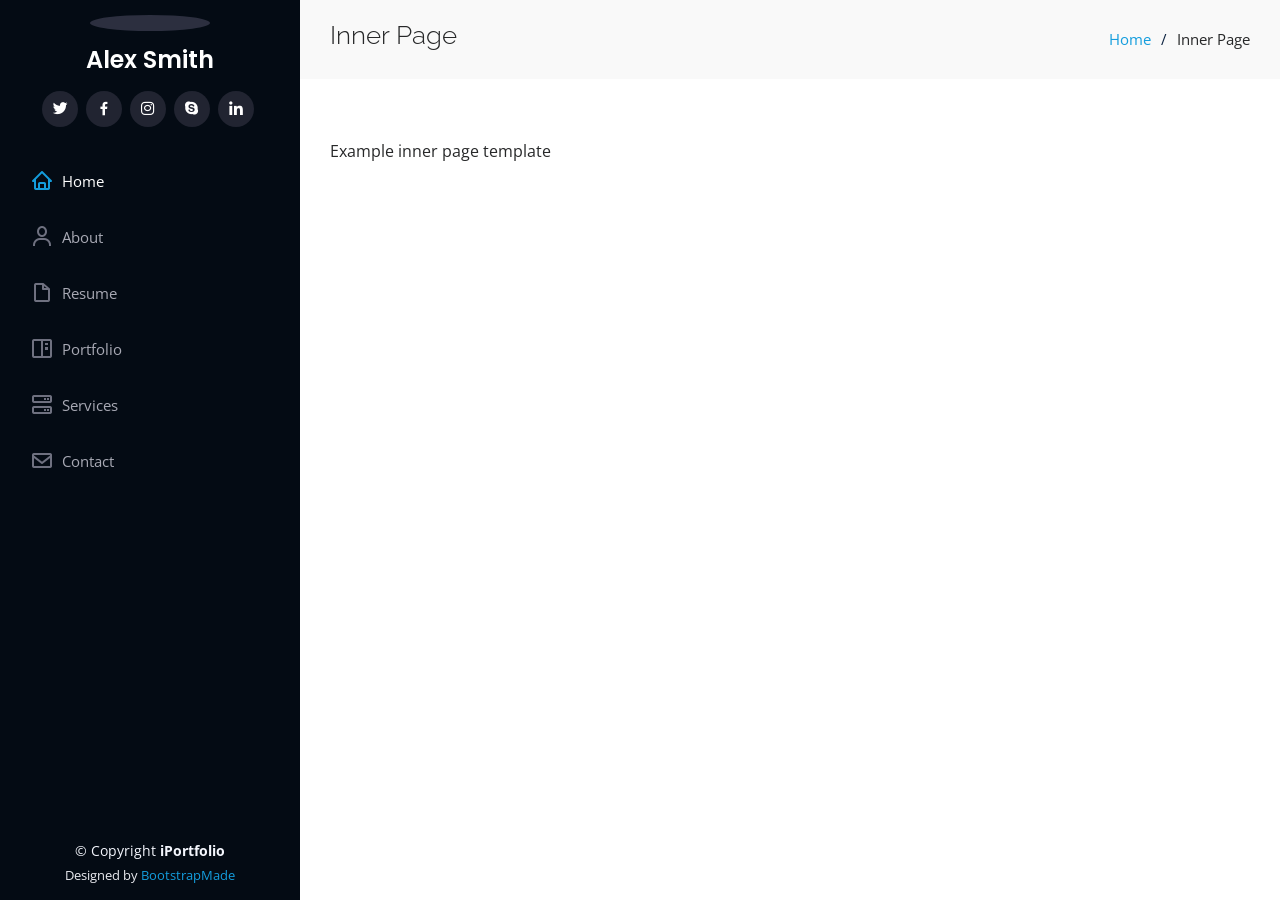
==== inner-page.html @ 6a5b2ca8 "Intial commit" ====
<!DOCTYPE html>
<html lang="en">

<head>
  <meta charset="utf-8">
  <meta content="width=device-width, initial-scale=1.0" name="viewport">

  <title>Inner Page - iPortfolio Bootstrap Template</title>
  <meta content="" name="description">
  <meta content="" name="keywords">

  <!-- Favicons -->
  <link href="assets/img/favicon.png" rel="icon">
  <link href="assets/img/apple-touch-icon.png" rel="apple-touch-icon">

  <!-- Google Fonts -->
  <link href="https://fonts.googleapis.com/css?family=Open+Sans:300,300i,400,400i,600,600i,700,700i|Raleway:300,300i,400,400i,500,500i,600,600i,700,700i|Poppins:300,300i,400,400i,500,500i,600,600i,700,700i" rel="stylesheet">

  <!-- Vendor CSS Files -->
  <link href="assets/vendor/aos/aos.css" rel="stylesheet">
  <link href="assets/vendor/bootstrap/css/bootstrap.min.css" rel="stylesheet">
  <link href="assets/vendor/bootstrap-icons/bootstrap-icons.css" rel="stylesheet">
  <link href="assets/vendor/boxicons/css/boxicons.min.css" rel="stylesheet">
  <link href="assets/vendor/glightbox/css/glightbox.min.css" rel="stylesheet">
  <link href="assets/vendor/swiper/swiper-bundle.min.css" rel="stylesheet">

  <!-- Template Main CSS File -->
  <link href="assets/css/style.css" rel="stylesheet">

  <!-- =======================================================
  * Template Name: iPortfolio
  * Updated: Sep 18 2023 with Bootstrap v5.3.2
  * Template URL: https://bootstrapmade.com/iportfolio-bootstrap-portfolio-websites-template/
  * Author: BootstrapMade.com
  * License: https://bootstrapmade.com/license/
  ======================================================== -->
</head>

<body>

  <!-- ======= Mobile nav toggle button ======= -->
  <i class="bi bi-list mobile-nav-toggle d-xl-none"></i>

  <!-- ======= Header ======= -->
  <header id="header">
    <div class="d-flex flex-column">

      <div class="profile">
        <img src="assets/img/profile-img.jpg" alt="" class="img-fluid rounded-circle">
        <h1 class="text-light"><a href="index.html">Alex Smith</a></h1>
        <div class="social-links mt-3 text-center">
          <a href="#" class="twitter"><i class="bx bxl-twitter"></i></a>
          <a href="#" class="facebook"><i class="bx bxl-facebook"></i></a>
          <a href="#" class="instagram"><i class="bx bxl-instagram"></i></a>
          <a href="#" class="google-plus"><i class="bx bxl-skype"></i></a>
          <a href="#" class="linkedin"><i class="bx bxl-linkedin"></i></a>
        </div>
      </div>

      <nav id="navbar" class="nav-menu navbar">
        <ul>
          <li><a href="#hero" class="nav-link scrollto active"><i class="bx bx-home"></i> <span>Home</span></a></li>
          <li><a href="#about" class="nav-link scrollto"><i class="bx bx-user"></i> <span>About</span></a></li>
          <li><a href="#resume" class="nav-link scrollto"><i class="bx bx-file-blank"></i> <span>Resume</span></a></li>
          <li><a href="#portfolio" class="nav-link scrollto"><i class="bx bx-book-content"></i> <span>Portfolio</span></a></li>
          <li><a href="#services" class="nav-link scrollto"><i class="bx bx-server"></i> <span>Services</span></a></li>
          <li><a href="#contact" class="nav-link scrollto"><i class="bx bx-envelope"></i> <span>Contact</span></a></li>
        </ul>
      </nav><!-- .nav-menu -->
    </div>
  </header><!-- End Header -->

  <main id="main">

    <!-- ======= Breadcrumbs ======= -->
    <section class="breadcrumbs">
      <div class="container">

        <div class="d-flex justify-content-between align-items-center">
          <h2>Inner Page</h2>
          <ol>
            <li><a href="index.html">Home</a></li>
            <li>Inner Page</li>
          </ol>
        </div>

      </div>
    </section><!-- End Breadcrumbs -->

    <section class="inner-page">
      <div class="container">
        <p>
          Example inner page template
        </p>
      </div>
    </section>

  </main><!-- End #main -->

  <!-- ======= Footer ======= -->
  <footer id="footer">
    <div class="container">
      <div class="copyright">
        &copy; Copyright <strong><span>iPortfolio</span></strong>
      </div>
      <div class="credits">
        <!-- All the links in the footer should remain intact. -->
        <!-- You can delete the links only if you purchased the pro version. -->
        <!-- Licensing information: https://bootstrapmade.com/license/ -->
        <!-- Purchase the pro version with working PHP/AJAX contact form: https://bootstrapmade.com/iportfolio-bootstrap-portfolio-websites-template/ -->
        Designed by <a href="https://bootstrapmade.com/">BootstrapMade</a>
      </div>
    </div>
  </footer><!-- End  Footer -->

  <a href="#" class="back-to-top d-flex align-items-center justify-content-center"><i class="bi bi-arrow-up-short"></i></a>

  <!-- Vendor JS Files -->
  <script src="assets/vendor/purecounter/purecounter_vanilla.js"></script>
  <script src="assets/vendor/aos/aos.js"></script>
  <script src="assets/vendor/bootstrap/js/bootstrap.bundle.min.js"></script>
  <script src="assets/vendor/glightbox/js/glightbox.min.js"></script>
  <script src="assets/vendor/isotope-layout/isotope.pkgd.min.js"></script>
  <script src="assets/vendor/swiper/swiper-bundle.min.js"></script>
  <script src="assets/vendor/typed.js/typed.umd.js"></script>
  <script src="assets/vendor/waypoints/noframework.waypoints.js"></script>
  <script src="assets/vendor/php-email-form/validate.js"></script>

  <!-- Template Main JS File -->
  <script src="assets/js/main.js"></script>

</body>

</html>
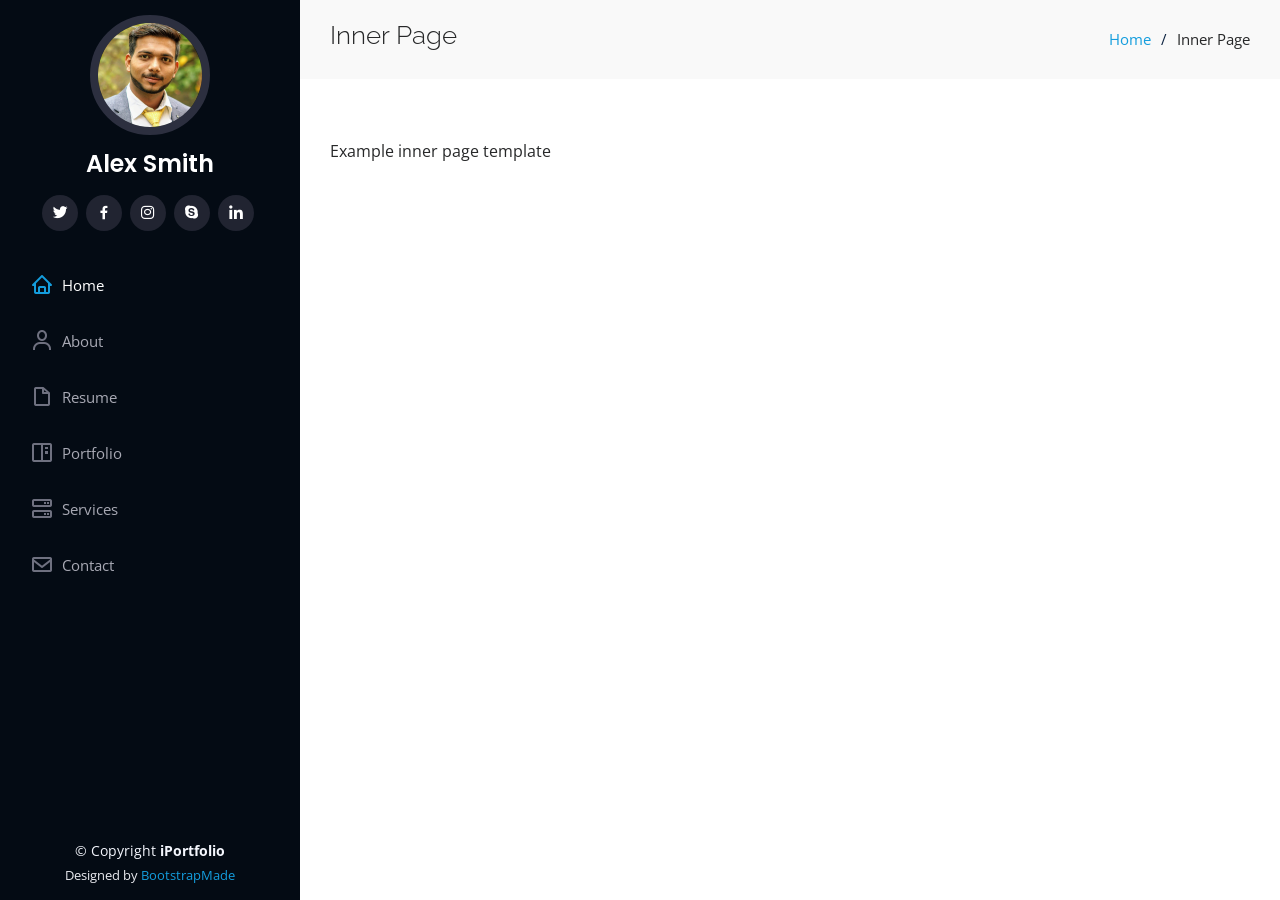
==== commit a51022a7: "edit2" ====
--- a/inner-page.html
+++ b/inner-page.html
@@ -29,7 +29,7 @@
 
   <!-- =======================================================
   * Template Name: iPortfolio
-  * Updated: Sep 18 2023 with Bootstrap v5.3.2
+  * Updated: Sep 18 2023 with Bootstrap v5.3.2
   * Template URL: https://bootstrapmade.com/iportfolio-bootstrap-portfolio-websites-template/
   * Author: BootstrapMade.com
   * License: https://bootstrapmade.com/license/
@@ -95,6 +95,7 @@
       </div>
     </section>
 
+
   </main><!-- End #main -->
 
   <!-- ======= Footer ======= -->
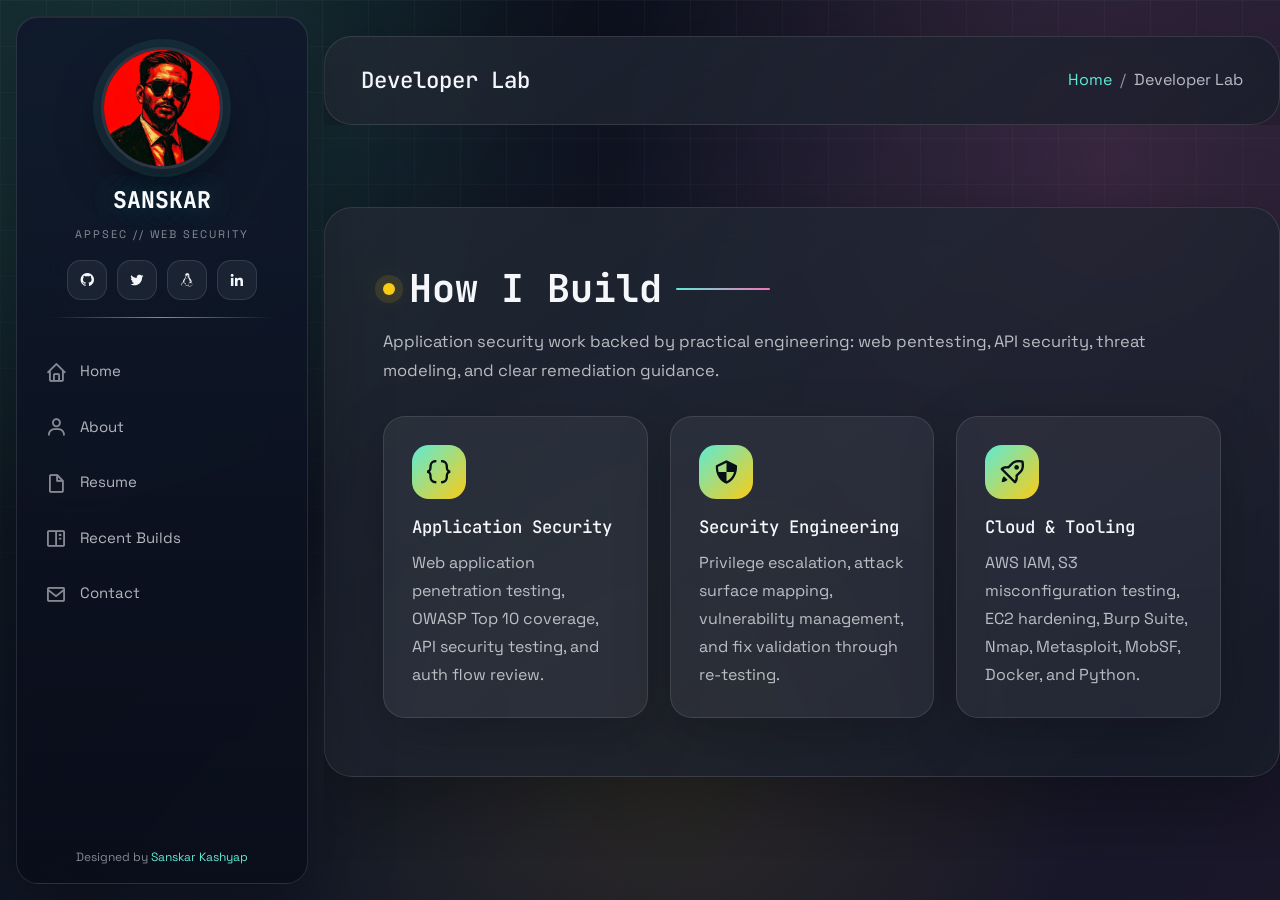
==== commit 68d40f21: "Refresh portfolio design and resume content" ====
--- a/inner-page.html
+++ b/inner-page.html
@@ -1,135 +1,117 @@
-<!DOCTYPE html>
-<html lang="en">
-
-<head>
-  <meta charset="utf-8">
-  <meta content="width=device-width, initial-scale=1.0" name="viewport">
-
-  <title>Inner Page - iPortfolio Bootstrap Template</title>
-  <meta content="" name="description">
-  <meta content="" name="keywords">
-
-  <!-- Favicons -->
-  <link href="assets/img/favicon.png" rel="icon">
-  <link href="assets/img/apple-touch-icon.png" rel="apple-touch-icon">
-
-  <!-- Google Fonts -->
-  <link href="https://fonts.googleapis.com/css?family=Open+Sans:300,300i,400,400i,600,600i,700,700i|Raleway:300,300i,400,400i,500,500i,600,600i,700,700i|Poppins:300,300i,400,400i,500,500i,600,600i,700,700i" rel="stylesheet">
-
-  <!-- Vendor CSS Files -->
-  <link href="assets/vendor/aos/aos.css" rel="stylesheet">
-  <link href="assets/vendor/bootstrap/css/bootstrap.min.css" rel="stylesheet">
-  <link href="assets/vendor/bootstrap-icons/bootstrap-icons.css" rel="stylesheet">
-  <link href="assets/vendor/boxicons/css/boxicons.min.css" rel="stylesheet">
-  <link href="assets/vendor/glightbox/css/glightbox.min.css" rel="stylesheet">
-  <link href="assets/vendor/swiper/swiper-bundle.min.css" rel="stylesheet">
-
-  <!-- Template Main CSS File -->
-  <link href="assets/css/style.css" rel="stylesheet">
-
-  <!-- =======================================================
-  * Template Name: iPortfolio
-  * Updated: Sep 18 2023 with Bootstrap v5.3.2
-  * Template URL: https://bootstrapmade.com/iportfolio-bootstrap-portfolio-websites-template/
-  * Author: BootstrapMade.com
-  * License: https://bootstrapmade.com/license/
-  ======================================================== -->
-</head>
-
-<body>
-
-  <!-- ======= Mobile nav toggle button ======= -->
-  <i class="bi bi-list mobile-nav-toggle d-xl-none"></i>
-
-  <!-- ======= Header ======= -->
-  <header id="header">
-    <div class="d-flex flex-column">
-
-      <div class="profile">
-        <img src="assets/img/profile-img.jpg" alt="" class="img-fluid rounded-circle">
-        <h1 class="text-light"><a href="index.html">Alex Smith</a></h1>
-        <div class="social-links mt-3 text-center">
-          <a href="#" class="twitter"><i class="bx bxl-twitter"></i></a>
-          <a href="#" class="facebook"><i class="bx bxl-facebook"></i></a>
-          <a href="#" class="instagram"><i class="bx bxl-instagram"></i></a>
-          <a href="#" class="google-plus"><i class="bx bxl-skype"></i></a>
-          <a href="#" class="linkedin"><i class="bx bxl-linkedin"></i></a>
-        </div>
-      </div>
-
-      <nav id="navbar" class="nav-menu navbar">
-        <ul>
-          <li><a href="#hero" class="nav-link scrollto active"><i class="bx bx-home"></i> <span>Home</span></a></li>
-          <li><a href="#about" class="nav-link scrollto"><i class="bx bx-user"></i> <span>About</span></a></li>
-          <li><a href="#resume" class="nav-link scrollto"><i class="bx bx-file-blank"></i> <span>Resume</span></a></li>
-          <li><a href="#portfolio" class="nav-link scrollto"><i class="bx bx-book-content"></i> <span>Portfolio</span></a></li>
-          <li><a href="#services" class="nav-link scrollto"><i class="bx bx-server"></i> <span>Services</span></a></li>
-          <li><a href="#contact" class="nav-link scrollto"><i class="bx bx-envelope"></i> <span>Contact</span></a></li>
-        </ul>
-      </nav><!-- .nav-menu -->
-    </div>
-  </header><!-- End Header -->
-
-  <main id="main">
-
-    <!-- ======= Breadcrumbs ======= -->
-    <section class="breadcrumbs">
-      <div class="container">
-
-        <div class="d-flex justify-content-between align-items-center">
-          <h2>Inner Page</h2>
-          <ol>
-            <li><a href="index.html">Home</a></li>
-            <li>Inner Page</li>
-          </ol>
-        </div>
-
-      </div>
-    </section><!-- End Breadcrumbs -->
-
-    <section class="inner-page">
-      <div class="container">
-        <p>
-          Example inner page template
-        </p>
-      </div>
-    </section>
-
-
-  </main><!-- End #main -->
-
-  <!-- ======= Footer ======= -->
-  <footer id="footer">
-    <div class="container">
-      <div class="copyright">
-        &copy; Copyright <strong><span>iPortfolio</span></strong>
-      </div>
-      <div class="credits">
-        <!-- All the links in the footer should remain intact. -->
-        <!-- You can delete the links only if you purchased the pro version. -->
-        <!-- Licensing information: https://bootstrapmade.com/license/ -->
-        <!-- Purchase the pro version with working PHP/AJAX contact form: https://bootstrapmade.com/iportfolio-bootstrap-portfolio-websites-template/ -->
-        Designed by <a href="https://bootstrapmade.com/">BootstrapMade</a>
-      </div>
-    </div>
-  </footer><!-- End  Footer -->
-
-  <a href="#" class="back-to-top d-flex align-items-center justify-content-center"><i class="bi bi-arrow-up-short"></i></a>
-
-  <!-- Vendor JS Files -->
-  <script src="assets/vendor/purecounter/purecounter_vanilla.js"></script>
-  <script src="assets/vendor/aos/aos.js"></script>
-  <script src="assets/vendor/bootstrap/js/bootstrap.bundle.min.js"></script>
-  <script src="assets/vendor/glightbox/js/glightbox.min.js"></script>
-  <script src="assets/vendor/isotope-layout/isotope.pkgd.min.js"></script>
-  <script src="assets/vendor/swiper/swiper-bundle.min.js"></script>
-  <script src="assets/vendor/typed.js/typed.umd.js"></script>
-  <script src="assets/vendor/waypoints/noframework.waypoints.js"></script>
-  <script src="assets/vendor/php-email-form/validate.js"></script>
-
-  <!-- Template Main JS File -->
-  <script src="assets/js/main.js"></script>
-
-</body>
-
-</html>+<!DOCTYPE html>
+<html lang="en">
+
+<head>
+  <meta charset="utf-8">
+  <meta content="width=device-width, initial-scale=1.0" name="viewport">
+
+  <title>Developer Lab - Sanskar Kashyap</title>
+  <meta content="Developer lab page for Sanskar Kashyap" name="description">
+  <meta content="Sanskar Kashyap, developer lab, cybersecurity" name="keywords">
+
+  <link href="assets/img/favicon.png" rel="icon">
+  <link href="assets/img/apple-touch-icon.png" rel="apple-touch-icon">
+  <link href="https://fonts.googleapis.com/css2?family=JetBrains+Mono:wght@400;600&family=Space+Grotesk:wght@400;500;600;700&display=swap" rel="stylesheet">
+
+  <link href="assets/vendor/aos/aos.css" rel="stylesheet">
+  <link href="assets/vendor/bootstrap/css/bootstrap.min.css" rel="stylesheet">
+  <link href="assets/vendor/bootstrap-icons/bootstrap-icons.css" rel="stylesheet">
+  <link href="assets/vendor/boxicons/css/boxicons.min.css" rel="stylesheet">
+  <link href="assets/vendor/glightbox/css/glightbox.min.css" rel="stylesheet">
+  <link href="assets/vendor/swiper/swiper-bundle.min.css" rel="stylesheet">
+  <link href="assets/css/style.css" rel="stylesheet">
+</head>
+
+<body>
+  <i class="bi bi-list mobile-nav-toggle d-xl-none"></i>
+
+  <header id="header">
+    <div class="d-flex flex-column">
+      <div class="profile">
+        <a href="https://www.linkedin.com/in/sanskarkashyap" target="_blank" rel="noopener">
+          <img src="assets/img/profile-img.jpg" alt="Sanskar Kashyap" class="img-fluid rounded-circle">
+        </a>
+        <h1 class="text-light glitch-title" data-text="SANSKAR"><a href="index.html">SANSKAR</a></h1>
+        <p class="profile-tagline">APPSEC // WEB SECURITY</p>
+        <div class="social-links mt-3 text-center">
+          <a href="https://github.com/sanskarkashyap" class="github" target="_blank" rel="noopener"><i class="bx bxl-github"></i></a>
+          <a href="https://twitter.com/KashyapZi" class="twitter" target="_blank" rel="noopener"><i class="bx bxl-twitter"></i></a>
+          <a href="https://play.picoctf.org/users/SanskarKashyap308" class="picoctf" target="_blank" rel="noopener"><i class="bx bxl-tux"></i></a>
+          <a href="https://www.linkedin.com/in/sanskarkashyap" class="linkedin" target="_blank" rel="noopener"><i class="bx bxl-linkedin"></i></a>
+        </div>
+      </div>
+
+      <nav id="navbar" class="nav-menu navbar">
+        <ul>
+          <li><a href="index.html#hero" class="nav-link"><i class="bx bx-home"></i> <span>Home</span></a></li>
+          <li><a href="index.html#about" class="nav-link"><i class="bx bx-user"></i> <span>About</span></a></li>
+          <li><a href="index.html#resume" class="nav-link"><i class="bx bx-file-blank"></i> <span>Resume</span></a></li>
+          <li><a href="index.html#portfolio" class="nav-link"><i class="bx bx-book-content"></i> <span>Recent Builds</span></a></li>
+          <li><a href="index.html#contact" class="nav-link"><i class="bx bx-envelope"></i> <span>Contact</span></a></li>
+        </ul>
+      </nav>
+    </div>
+  </header>
+
+  <main id="main">
+    <section class="breadcrumbs">
+      <div class="container">
+        <div class="d-flex justify-content-between align-items-center">
+          <h2>Developer Lab</h2>
+          <ol>
+            <li><a href="index.html">Home</a></li>
+            <li>Developer Lab</li>
+          </ol>
+        </div>
+      </div>
+    </section>
+
+    <section class="inner-page">
+      <div class="container">
+        <div class="section-title">
+          <h2>How I Build</h2>
+          <p>Application security work backed by practical engineering: web pentesting, API security, threat modeling, and clear remediation guidance.</p>
+        </div>
+
+        <div class="lab-grid">
+          <div class="lab-card" data-aos="fade-up">
+            <i class="bx bx-code-curly"></i>
+            <h3>Application Security</h3>
+            <p>Web application penetration testing, OWASP Top 10 coverage, API security testing, and auth flow review.</p>
+          </div>
+          <div class="lab-card" data-aos="fade-up" data-aos-delay="100">
+            <i class="bx bx-shield-quarter"></i>
+            <h3>Security Engineering</h3>
+            <p>Privilege escalation, attack surface mapping, vulnerability management, and fix validation through re-testing.</p>
+          </div>
+          <div class="lab-card" data-aos="fade-up" data-aos-delay="200">
+            <i class="bx bx-rocket"></i>
+            <h3>Cloud & Tooling</h3>
+            <p>AWS IAM, S3 misconfiguration testing, EC2 hardening, Burp Suite, Nmap, Metasploit, MobSF, Docker, and Python.</p>
+          </div>
+        </div>
+      </div>
+    </section>
+  </main>
+
+  <footer id="footer">
+    <div class="container">
+      <div class="credits">Designed by <a href="https://SanskarKashyap.github.io">Sanskar Kashyap</a></div>
+    </div>
+  </footer>
+
+  <a href="#" class="back-to-top d-flex align-items-center justify-content-center"><i class="bi bi-arrow-up-short"></i></a>
+
+  <script src="assets/vendor/purecounter/purecounter_vanilla.js"></script>
+  <script src="assets/vendor/aos/aos.js"></script>
+  <script src="assets/vendor/bootstrap/js/bootstrap.bundle.min.js"></script>
+  <script src="assets/vendor/glightbox/js/glightbox.min.js"></script>
+  <script src="assets/vendor/isotope-layout/isotope.pkgd.min.js"></script>
+  <script src="assets/vendor/swiper/swiper-bundle.min.js"></script>
+  <script src="assets/vendor/typed.js/typed.umd.js"></script>
+  <script src="assets/vendor/waypoints/noframework.waypoints.js"></script>
+  <script src="assets/vendor/php-email-form/validate.js"></script>
+  <script src="assets/js/main.js"></script>
+</body>
+
+</html>
--- a/assets/css/style.css
+++ b/assets/css/style.css
@@ -0,0 +1,1177 @@
+/* Sanskar Kashyap portfolio visual system */
+:root {
+  --bg: #080a12;
+  --bg-2: #101522;
+  --panel: rgba(17, 23, 38, 0.76);
+  --panel-strong: rgba(22, 31, 50, 0.9);
+  --line: rgba(255, 255, 255, 0.11);
+  --line-strong: rgba(255, 255, 255, 0.18);
+  --text: #f5f7fb;
+  --muted: rgba(245, 247, 251, 0.72);
+  --soft: rgba(245, 247, 251, 0.52);
+  --brand: #5eead4;
+  --brand-2: #f472b6;
+  --brand-3: #facc15;
+  --blue: #60a5fa;
+  --shadow: 0 24px 80px rgba(0, 0, 0, 0.34);
+  --radius: 22px;
+}
+
+* {
+  box-sizing: border-box;
+}
+
+html {
+  scroll-behavior: smooth;
+}
+
+body {
+  margin: 0;
+  color: var(--text);
+  font-family: "Space Grotesk", system-ui, -apple-system, BlinkMacSystemFont, "Segoe UI", sans-serif;
+  background:
+    radial-gradient(circle at 12% 12%, rgba(94, 234, 212, 0.16), transparent 28rem),
+    radial-gradient(circle at 86% 18%, rgba(244, 114, 182, 0.15), transparent 30rem),
+    radial-gradient(circle at 52% 84%, rgba(250, 204, 21, 0.1), transparent 26rem),
+    linear-gradient(135deg, #070811 0%, #111827 48%, #09111f 100%);
+  background-attachment: fixed;
+  min-height: 100vh;
+  overflow-x: hidden;
+}
+
+body::before {
+  content: "";
+  position: fixed;
+  inset: 0;
+  z-index: -2;
+  pointer-events: none;
+  background-image:
+    linear-gradient(rgba(255, 255, 255, 0.035) 1px, transparent 1px),
+    linear-gradient(90deg, rgba(255, 255, 255, 0.035) 1px, transparent 1px);
+  background-size: 46px 46px;
+  mask-image: linear-gradient(to bottom, rgba(0, 0, 0, 0.85), transparent 92%);
+}
+
+body::after {
+  content: "";
+  position: fixed;
+  inset: 0;
+  z-index: -1;
+  pointer-events: none;
+  background: linear-gradient(120deg, rgba(94, 234, 212, 0.08), transparent 30%, rgba(244, 114, 182, 0.07));
+  animation: ambientFlow 12s ease-in-out infinite alternate;
+}
+
+a {
+  color: var(--brand);
+  text-decoration: none;
+  transition: color 0.25s ease, opacity 0.25s ease;
+}
+
+a:hover {
+  color: var(--brand-2);
+}
+
+h1,
+h2,
+h3,
+h4,
+h5,
+h6 {
+  color: var(--text);
+  font-family: "JetBrains Mono", ui-monospace, SFMono-Regular, Menlo, Monaco, Consolas, monospace;
+  letter-spacing: 0;
+}
+
+p {
+  color: var(--muted);
+  line-height: 1.75;
+}
+
+ul {
+  color: var(--muted);
+}
+
+::selection {
+  color: #061018;
+  background: var(--brand);
+}
+
+#header {
+  position: fixed;
+  top: 16px;
+  left: 16px;
+  bottom: 16px;
+  z-index: 9997;
+  width: 292px;
+  padding: 18px 14px;
+  overflow-y: auto;
+  border: 1px solid var(--line);
+  border-radius: var(--radius);
+  background: linear-gradient(180deg, rgba(15, 23, 42, 0.88), rgba(9, 12, 24, 0.82));
+  box-shadow: var(--shadow), inset 0 1px 0 rgba(255, 255, 255, 0.08);
+  backdrop-filter: blur(20px);
+}
+
+#header .profile {
+  position: relative;
+  padding: 12px 10px 18px;
+  text-align: center;
+}
+
+#header .profile::after {
+  content: "";
+  position: absolute;
+  left: 20px;
+  right: 20px;
+  bottom: 0;
+  height: 1px;
+  background: linear-gradient(90deg, transparent, rgba(94, 234, 212, 0.7), transparent);
+}
+
+#header .profile img {
+  display: block;
+  width: 122px;
+  height: 122px;
+  margin: 0 auto 18px;
+  object-fit: cover;
+  border: 3px solid rgba(255, 255, 255, 0.12);
+  box-shadow: 0 0 0 8px rgba(94, 234, 212, 0.08), 0 18px 45px rgba(0, 0, 0, 0.35);
+  transition: transform 0.35s ease, box-shadow 0.35s ease;
+}
+
+#header .profile img:hover {
+  transform: translateY(-4px) rotate(-2deg);
+  box-shadow: 0 0 0 8px rgba(244, 114, 182, 0.1), 0 26px 60px rgba(0, 0, 0, 0.45);
+}
+
+#header .profile h1 {
+  margin: 0;
+  font-size: 23px;
+  font-weight: 700;
+  text-align: center;
+}
+
+#header .profile h1 a {
+  color: var(--text);
+}
+
+.profile-tagline {
+  margin: 10px 0 0;
+  color: var(--soft);
+  font-size: 11px;
+  letter-spacing: 0.18em;
+  text-transform: uppercase;
+}
+
+.social-links a {
+  display: inline-flex;
+  align-items: center;
+  justify-content: center;
+  width: 40px;
+  height: 40px;
+  margin: 0 3px;
+  color: var(--text);
+  border: 1px solid var(--line);
+  border-radius: 14px;
+  background: rgba(255, 255, 255, 0.055);
+  transition: transform 0.25s ease, background 0.25s ease, border-color 0.25s ease;
+}
+
+.social-links a:hover {
+  color: #061018;
+  border-color: transparent;
+  background: linear-gradient(135deg, var(--brand), var(--brand-3));
+  transform: translateY(-4px);
+}
+
+.nav-menu {
+  padding: 22px 0 0;
+}
+
+.nav-menu ul,
+.nav-menu li {
+  margin: 0;
+  padding: 0;
+  list-style: none;
+}
+
+.nav-menu a,
+.nav-menu a:focus {
+  display: flex;
+  align-items: center;
+  gap: 11px;
+  margin: 7px 0;
+  padding: 12px 13px;
+  color: var(--muted);
+  border: 1px solid transparent;
+  border-radius: 14px;
+  font-size: 15px;
+  transition: color 0.25s ease, transform 0.25s ease, background 0.25s ease, border-color 0.25s ease;
+}
+
+.nav-menu a i {
+  width: 24px;
+  color: var(--soft);
+  font-size: 22px;
+  transition: color 0.25s ease, transform 0.25s ease;
+}
+
+.nav-menu a:hover,
+.nav-menu .active,
+.nav-menu .active:focus,
+.nav-menu li:hover > a {
+  color: var(--text);
+  border-color: rgba(94, 234, 212, 0.24);
+  background: rgba(94, 234, 212, 0.1);
+  transform: translateX(5px);
+}
+
+.nav-menu a:hover i,
+.nav-menu .active i,
+.nav-menu li:hover > a i {
+  color: var(--brand);
+  transform: scale(1.08);
+}
+
+.mobile-nav-toggle {
+  position: fixed;
+  top: 16px;
+  right: 16px;
+  z-index: 9998;
+  display: inline-flex;
+  align-items: center;
+  justify-content: center;
+  width: 46px;
+  height: 46px;
+  color: var(--text);
+  border: 1px solid var(--line-strong);
+  border-radius: 16px;
+  background: rgba(15, 23, 42, 0.88);
+  box-shadow: var(--shadow);
+  backdrop-filter: blur(18px);
+  cursor: pointer;
+}
+
+.mobile-nav-active {
+  overflow: hidden;
+}
+
+#main {
+  margin-left: 324px;
+}
+
+.container,
+.container-fluid {
+  padding-left: 28px;
+  padding-right: 28px;
+}
+
+section {
+  position: relative;
+  padding: 82px 0;
+  overflow: hidden;
+}
+
+section > .container,
+section > .container-fluid {
+  position: relative;
+  padding: 58px;
+  border: 1px solid var(--line);
+  border-radius: 28px;
+  background:
+    linear-gradient(145deg, rgba(255, 255, 255, 0.08), rgba(255, 255, 255, 0.035)),
+    rgba(12, 18, 31, 0.72);
+  box-shadow: var(--shadow);
+  backdrop-filter: blur(18px);
+}
+
+.section-bg {
+  background: transparent;
+}
+
+.section-title {
+  position: relative;
+  max-width: 900px;
+  padding-bottom: 30px;
+}
+
+.section-title h2 {
+  display: inline-flex;
+  align-items: center;
+  gap: 14px;
+  margin: 0 0 16px;
+  font-size: clamp(1.7rem, 3vw, 2.45rem);
+  font-weight: 700;
+}
+
+.section-title h2::before {
+  content: "";
+  width: 12px;
+  height: 12px;
+  border-radius: 50%;
+  background: var(--brand-3);
+  box-shadow: 0 0 0 8px rgba(250, 204, 21, 0.11), 0 0 28px rgba(250, 204, 21, 0.3);
+}
+
+.section-title h2::after {
+  content: "";
+  width: 94px;
+  height: 2px;
+  border-radius: 999px;
+  background: linear-gradient(90deg, var(--brand), var(--brand-2));
+}
+
+.section-title p {
+  max-width: 780px;
+  margin: 0;
+  font-size: 1.03rem;
+}
+
+#hero {
+  position: relative;
+  display: flex;
+  width: 100%;
+  min-height: 100vh;
+  padding: 64px 28px;
+  overflow: hidden;
+  isolation: isolate;
+  background:
+    linear-gradient(120deg, rgba(8, 10, 18, 0.78), rgba(8, 10, 18, 0.34)),
+    url("../img/hero-bg-new.jpg") center / cover no-repeat;
+}
+
+@media (min-width: 1200px) {
+  #hero {
+    width: calc(100% - 324px);
+    margin-left: 324px;
+  }
+}
+
+#hero::before {
+  content: "";
+  position: absolute;
+  inset: 0;
+  z-index: -1;
+  background:
+    radial-gradient(circle at 22% 28%, rgba(94, 234, 212, 0.22), transparent 24rem),
+    radial-gradient(circle at 78% 24%, rgba(244, 114, 182, 0.2), transparent 24rem);
+}
+
+.hero-grid {
+  position: absolute;
+  inset: -80px;
+  z-index: -1;
+  pointer-events: none;
+  background-image:
+    linear-gradient(rgba(255, 255, 255, 0.05) 1px, transparent 1px),
+    linear-gradient(90deg, rgba(255, 255, 255, 0.05) 1px, transparent 1px);
+  background-size: 58px 58px;
+  animation: gridScroll 20s linear infinite;
+}
+
+.hero-noise {
+  position: absolute;
+  inset: 0;
+  pointer-events: none;
+  opacity: 0.1;
+  mix-blend-mode: screen;
+  background-image: url("data:image/svg+xml,%3Csvg xmlns='http://www.w3.org/2000/svg' width='140' height='140' viewBox='0 0 140 140'%3E%3Cfilter id='n'%3E%3CfeTurbulence type='fractalNoise' baseFrequency='.75' numOctaves='3' stitchTiles='stitch'/%3E%3C/filter%3E%3Crect width='140' height='140' filter='url(%23n)' opacity='.45'/%3E%3C/svg%3E");
+}
+
+#hero .hero-container {
+  position: relative;
+  width: min(860px, 100%);
+  margin: auto;
+  padding: clamp(32px, 6vw, 68px);
+  text-align: center;
+  border: 1px solid var(--line-strong);
+  border-radius: 34px;
+  background:
+    linear-gradient(135deg, rgba(94, 234, 212, 0.13), transparent 38%),
+    linear-gradient(315deg, rgba(244, 114, 182, 0.13), transparent 44%),
+    rgba(10, 15, 28, 0.66);
+  box-shadow: 0 35px 110px rgba(0, 0, 0, 0.48), inset 0 1px 0 rgba(255, 255, 255, 0.11);
+  backdrop-filter: blur(14px);
+  transform: perspective(1200px) rotateX(var(--tiltX, 0deg)) rotateY(var(--tiltY, 0deg));
+  transform-style: preserve-3d;
+  transition: transform 0.45s ease, box-shadow 0.45s ease;
+}
+
+#hero .hero-container.is-hovering {
+  box-shadow: 0 44px 130px rgba(0, 0, 0, 0.58), 0 0 46px rgba(94, 234, 212, 0.18);
+}
+
+.hero-name {
+  margin: 0 0 20px;
+  font-size: clamp(3rem, 8vw, 7.4rem);
+  font-weight: 700;
+  line-height: 0.95;
+}
+
+.hero-subtitle {
+  margin: 0 0 34px;
+  color: var(--muted);
+  font-size: clamp(1rem, 2.2vw, 1.45rem);
+}
+
+.hero-prefix {
+  display: block;
+  margin-bottom: 8px;
+  color: var(--soft);
+  font-size: 0.76em;
+  letter-spacing: 0.18em;
+  text-transform: uppercase;
+}
+
+.typed {
+  color: var(--brand);
+}
+
+.hero-actions {
+  display: flex;
+  flex-wrap: wrap;
+  justify-content: center;
+  gap: 14px;
+}
+
+.cyber-btn,
+.build-link,
+.contact .php-email-form button[type="submit"] {
+  position: relative;
+  display: inline-flex;
+  align-items: center;
+  justify-content: center;
+  gap: 8px;
+  min-height: 46px;
+  padding: 12px 20px;
+  color: var(--text);
+  border: 1px solid var(--line-strong);
+  border-radius: 999px;
+  background: rgba(255, 255, 255, 0.07);
+  font-family: "JetBrains Mono", ui-monospace, monospace;
+  font-size: 0.82rem;
+  font-weight: 600;
+  overflow: hidden;
+  transition: transform 0.25s ease, border-color 0.25s ease, box-shadow 0.25s ease;
+}
+
+.cyber-btn::before,
+.build-link::before,
+.contact .php-email-form button[type="submit"]::before {
+  content: "";
+  position: absolute;
+  inset: 0;
+  z-index: -1;
+  opacity: 0;
+  background: linear-gradient(135deg, var(--brand), var(--brand-2));
+  transition: opacity 0.25s ease;
+}
+
+.cyber-btn.primary {
+  color: #061018;
+  border-color: transparent;
+  background: linear-gradient(135deg, var(--brand), var(--brand-3));
+}
+
+.cyber-btn:hover,
+.build-link:hover,
+.contact .php-email-form button[type="submit"]:hover {
+  color: #061018;
+  border-color: transparent;
+  transform: translateY(-4px);
+  box-shadow: 0 16px 42px rgba(94, 234, 212, 0.18);
+}
+
+.cyber-btn:hover::before,
+.build-link:hover::before,
+.contact .php-email-form button[type="submit"]:hover::before {
+  opacity: 1;
+}
+
+.glitch-title {
+  position: relative;
+  display: inline-block;
+  text-shadow: 0 0 32px rgba(94, 234, 212, 0.22);
+}
+
+.glitch-title::before,
+.glitch-title::after {
+  content: attr(data-text);
+  position: absolute;
+  inset: 0;
+  pointer-events: none;
+  opacity: 0.42;
+  mix-blend-mode: screen;
+}
+
+.glitch-title::before {
+  color: var(--brand);
+  animation: glitchShift 2.8s infinite;
+}
+
+.glitch-title::after {
+  color: var(--brand-2);
+  animation: glitchShift 3.4s infinite reverse;
+}
+
+.about .content h3,
+.skills h4,
+.services h4,
+.achievement-panel h3 {
+  margin-bottom: 18px;
+  font-size: 1.16rem;
+  font-weight: 700;
+}
+
+.about .content ul,
+.skills ul,
+.portfolio ul,
+.services ul,
+.testimonials ul,
+.resume ul {
+  padding-left: 0;
+  list-style: none;
+}
+
+.about .content li,
+.skills li,
+.portfolio li,
+.services li,
+.testimonials li {
+  display: flex;
+  gap: 8px;
+  align-items: flex-start;
+  margin-bottom: 12px;
+  color: var(--muted);
+}
+
+.about .content li i,
+.skills li i,
+.portfolio li i,
+.services li i,
+.testimonials li i {
+  margin-top: 5px;
+  color: var(--brand);
+}
+
+.skills .row > div,
+.contact .info,
+.contact .php-email-form,
+.achievement-panel,
+.lab-card,
+.portfolio-details .portfolio-info {
+  border: 1px solid var(--line);
+  border-radius: var(--radius);
+  background: rgba(255, 255, 255, 0.055);
+  box-shadow: 0 18px 55px rgba(0, 0, 0, 0.22);
+  transition: transform 0.3s ease, border-color 0.3s ease, background 0.3s ease;
+}
+
+.skills .row > div {
+  padding: 24px;
+  margin-bottom: 24px;
+}
+
+.skills .row > div:hover,
+.achievement-panel:hover,
+.lab-card:hover,
+.contact .info:hover,
+.contact .php-email-form:hover {
+  transform: translateY(-6px);
+  border-color: rgba(94, 234, 212, 0.28);
+  background: rgba(255, 255, 255, 0.075);
+}
+
+.resume .resume-title {
+  margin: 24px 0 18px;
+  color: var(--brand);
+  font-size: 1.22rem;
+}
+
+.resume .resume-item {
+  position: relative;
+  padding: 0 0 28px 28px;
+  border-left: 1px solid rgba(94, 234, 212, 0.32);
+}
+
+.resume .resume-item::before {
+  content: "";
+  position: absolute;
+  top: 0;
+  left: -8px;
+  width: 15px;
+  height: 15px;
+  border: 3px solid rgba(8, 10, 18, 0.9);
+  border-radius: 50%;
+  background: var(--brand);
+  box-shadow: 0 0 0 6px rgba(94, 234, 212, 0.12);
+}
+
+.resume .resume-item h4 {
+  margin: 0 0 10px;
+  font-size: 1.02rem;
+}
+
+.resume .resume-item h5 {
+  display: inline-flex;
+  margin: 0 0 12px;
+  padding: 7px 12px;
+  color: #061018;
+  border-radius: 999px;
+  background: linear-gradient(135deg, var(--brand), var(--brand-3));
+  font-size: 0.82rem;
+  font-weight: 700;
+}
+
+.resume .resume-item li {
+  margin-bottom: 8px;
+  color: var(--muted);
+}
+
+.recent-builds {
+  display: grid;
+  grid-template-columns: repeat(2, minmax(0, 1fr));
+  gap: 26px;
+}
+
+.detail-builds {
+  grid-template-columns: 1fr;
+}
+
+.build-card {
+  position: relative;
+  display: flex;
+  flex-direction: column;
+  min-height: 100%;
+  overflow: hidden;
+  border: 1px solid var(--line);
+  border-radius: 26px;
+  background:
+    linear-gradient(135deg, rgba(94, 234, 212, 0.08), transparent 42%),
+    rgba(255, 255, 255, 0.055);
+  box-shadow: 0 22px 70px rgba(0, 0, 0, 0.27);
+  transition: transform 0.35s ease, border-color 0.35s ease, box-shadow 0.35s ease;
+}
+
+.build-card::after {
+  content: "";
+  position: absolute;
+  inset: auto 24px 0;
+  height: 3px;
+  border-radius: 999px 999px 0 0;
+  background: linear-gradient(90deg, var(--brand), var(--brand-2), var(--brand-3));
+  transform: scaleX(0.35);
+  transform-origin: left;
+  transition: transform 0.35s ease;
+}
+
+.build-card:hover {
+  transform: translateY(-10px);
+  border-color: rgba(94, 234, 212, 0.34);
+  box-shadow: 0 32px 90px rgba(0, 0, 0, 0.38);
+}
+
+.build-card:hover::after {
+  transform: scaleX(1);
+}
+
+.build-preview {
+  position: relative;
+  height: 320px;
+  overflow: hidden;
+  border-bottom: 1px solid var(--line);
+  background: #0b1020;
+}
+
+.build-preview.large {
+  height: 460px;
+}
+
+.build-preview::before {
+  content: "";
+  position: absolute;
+  top: 12px;
+  left: 14px;
+  z-index: 2;
+  width: 48px;
+  height: 10px;
+  border-radius: 999px;
+  background:
+    radial-gradient(circle at 5px 5px, #fb7185 0 4px, transparent 5px),
+    radial-gradient(circle at 24px 5px, #facc15 0 4px, transparent 5px),
+    radial-gradient(circle at 43px 5px, #34d399 0 4px, transparent 5px);
+}
+
+.build-preview iframe {
+  width: 100%;
+  height: 100%;
+  border: 0;
+  background: #ffffff;
+}
+
+.build-content {
+  padding: 26px;
+}
+
+.build-kicker {
+  display: inline-flex;
+  margin-bottom: 10px;
+  color: var(--brand-3);
+  font-family: "JetBrains Mono", ui-monospace, monospace;
+  font-size: 0.78rem;
+  font-weight: 700;
+  letter-spacing: 0.08em;
+  text-transform: uppercase;
+}
+
+.build-content h3 {
+  margin: 0 0 12px;
+  font-size: 1.45rem;
+}
+
+.build-content p {
+  margin-bottom: 20px;
+}
+
+.achievement-panel {
+  margin-top: 30px;
+  padding: 28px;
+}
+
+.contact {
+  padding-bottom: 118px;
+}
+
+.contact .info,
+.contact .php-email-form {
+  width: 100%;
+  padding: 34px;
+}
+
+.contact .info i {
+  float: left;
+  display: flex;
+  align-items: center;
+  justify-content: center;
+  width: 44px;
+  height: 44px;
+  color: #061018;
+  border-radius: 14px;
+  background: linear-gradient(135deg, var(--brand), var(--brand-3));
+}
+
+.contact .info h4 {
+  margin: 0 0 4px;
+  padding-left: 60px;
+  font-size: 1.04rem;
+}
+
+.contact .info p {
+  margin: 0 0 24px;
+  padding-left: 60px;
+  overflow-wrap: anywhere;
+}
+
+.contact .php-email-form .form-group {
+  margin-bottom: 16px;
+}
+
+.contact .php-email-form label {
+  margin-bottom: 8px;
+  color: var(--muted);
+  font-size: 0.92rem;
+}
+
+.contact .php-email-form input,
+.contact .php-email-form textarea {
+  width: 100%;
+  color: var(--text);
+  border: 1px solid var(--line);
+  border-radius: 14px;
+  outline: none;
+  background: rgba(3, 7, 18, 0.5);
+  box-shadow: none;
+  transition: border-color 0.25s ease, box-shadow 0.25s ease, background 0.25s ease;
+}
+
+.contact .php-email-form input {
+  height: 48px;
+  padding: 0 15px;
+}
+
+.contact .php-email-form textarea {
+  min-height: 150px;
+  padding: 13px 15px;
+}
+
+.contact .php-email-form input:focus,
+.contact .php-email-form textarea:focus {
+  border-color: rgba(94, 234, 212, 0.5);
+  background: rgba(3, 7, 18, 0.68);
+  box-shadow: 0 0 0 4px rgba(94, 234, 212, 0.08);
+}
+
+.contact .php-email-form .loading,
+.contact .php-email-form .error-message,
+.contact .php-email-form .sent-message {
+  display: none;
+  padding: 14px;
+  border-radius: 14px;
+  text-align: center;
+}
+
+.contact .php-email-form .loading {
+  background: rgba(255, 255, 255, 0.07);
+}
+
+.contact .php-email-form .error-message {
+  color: #fecdd3;
+  background: rgba(244, 63, 94, 0.16);
+}
+
+.contact .php-email-form .sent-message {
+  color: #bbf7d0;
+  background: rgba(34, 197, 94, 0.16);
+}
+
+.contact .php-email-form .loading::before {
+  content: "";
+  display: inline-block;
+  width: 20px;
+  height: 20px;
+  margin: 0 10px -5px 0;
+  border: 3px solid rgba(94, 234, 212, 0.25);
+  border-top-color: var(--brand);
+  border-radius: 50%;
+  animation: animate-loading 1s linear infinite;
+}
+
+.breadcrumbs {
+  padding: 36px 0 0;
+}
+
+.breadcrumbs > .container {
+  padding: 30px 36px;
+}
+
+.breadcrumbs h2 {
+  margin: 0;
+  font-size: 1.4rem;
+}
+
+.breadcrumbs ol {
+  display: flex;
+  flex-wrap: wrap;
+  gap: 8px;
+  margin: 0;
+  padding: 0;
+  color: var(--muted);
+  list-style: none;
+}
+
+.breadcrumbs ol li + li::before {
+  content: "/";
+  padding-right: 8px;
+  color: var(--soft);
+}
+
+.portfolio-details {
+  padding-top: 34px;
+}
+
+.portfolio-details .portfolio-details-slider img {
+  width: 100%;
+  border-radius: var(--radius);
+}
+
+.portfolio-details .portfolio-info {
+  padding: 28px;
+}
+
+.portfolio-details .portfolio-info ul {
+  margin: 0;
+  padding: 0;
+  list-style: none;
+}
+
+.portfolio-details .portfolio-info li {
+  margin-bottom: 10px;
+  color: var(--muted);
+}
+
+.portfolio-details .portfolio-description {
+  padding-top: 24px;
+}
+
+.portfolio-details .swiper-pagination-bullet,
+.testimonials .swiper-pagination-bullet {
+  width: 12px;
+  height: 12px;
+  background: rgba(255, 255, 255, 0.25);
+  opacity: 1;
+}
+
+.portfolio-details .swiper-pagination-bullet-active,
+.testimonials .swiper-pagination-bullet-active {
+  background: var(--brand);
+}
+
+.lab-grid {
+  display: grid;
+  grid-template-columns: repeat(3, minmax(0, 1fr));
+  gap: 22px;
+}
+
+.lab-card {
+  padding: 28px;
+}
+
+.lab-card i {
+  display: inline-flex;
+  align-items: center;
+  justify-content: center;
+  width: 54px;
+  height: 54px;
+  margin-bottom: 18px;
+  color: #061018;
+  border-radius: 17px;
+  background: linear-gradient(135deg, var(--brand), var(--brand-3));
+  font-size: 28px;
+}
+
+.lab-card h3 {
+  margin: 0 0 12px;
+  font-size: 1.08rem;
+}
+
+.lab-card p {
+  margin: 0;
+}
+
+.back-to-top {
+  position: fixed;
+  right: 18px;
+  bottom: 18px;
+  z-index: 996;
+  visibility: hidden;
+  width: 46px;
+  height: 46px;
+  color: #061018;
+  opacity: 0;
+  border-radius: 16px;
+  background: linear-gradient(135deg, var(--brand), var(--brand-3));
+  box-shadow: 0 16px 42px rgba(0, 0, 0, 0.28);
+  transition: opacity 0.25s ease, visibility 0.25s ease, transform 0.25s ease;
+}
+
+.back-to-top i {
+  font-size: 28px;
+  line-height: 0;
+}
+
+.back-to-top:hover {
+  color: #061018;
+  transform: translateY(-4px);
+}
+
+.back-to-top.active {
+  visibility: visible;
+  opacity: 1;
+}
+
+#footer {
+  position: fixed;
+  left: 16px;
+  bottom: 16px;
+  z-index: 9999;
+  width: 292px;
+  padding: 0 18px 18px;
+  color: var(--soft);
+  font-size: 12px;
+  text-align: center;
+  pointer-events: none;
+}
+
+#footer a {
+  pointer-events: auto;
+}
+
+#footer .container {
+  padding: 0;
+}
+
+#footer .credits {
+  padding-top: 0;
+}
+
+@keyframes ambientFlow {
+  from {
+    opacity: 0.55;
+    transform: translate3d(-1%, -1%, 0);
+  }
+
+  to {
+    opacity: 1;
+    transform: translate3d(1%, 1%, 0);
+  }
+}
+
+@keyframes gridScroll {
+  to {
+    transform: translate3d(58px, 58px, 0);
+  }
+}
+
+@keyframes glitchShift {
+  0%,
+  100% {
+    transform: translate(0, 0);
+  }
+
+  25% {
+    transform: translate(-2px, 1px);
+  }
+
+  50% {
+    transform: translate(2px, -1px);
+  }
+
+  75% {
+    transform: translate(-1px, -1px);
+  }
+}
+
+@keyframes animate-loading {
+  to {
+    transform: rotate(360deg);
+  }
+}
+
+@media (prefers-reduced-motion: reduce) {
+  *,
+  *::before,
+  *::after {
+    scroll-behavior: auto !important;
+    animation-duration: 0.01ms !important;
+    animation-iteration-count: 1 !important;
+    transition-duration: 0.01ms !important;
+  }
+}
+
+@media (max-width: 1199px) {
+  #header {
+    left: -320px;
+    top: 0;
+    bottom: 0;
+    border-radius: 0 24px 24px 0;
+    transition: left 0.35s ease;
+  }
+
+  .mobile-nav-active #header {
+    left: 0;
+  }
+
+  #main {
+    margin-left: 0;
+  }
+
+  .container,
+  .container-fluid {
+    padding-left: 18px;
+    padding-right: 18px;
+  }
+
+  #footer {
+    position: static;
+    width: auto;
+    padding: 0 0 20px;
+  }
+}
+
+@media (max-width: 991px) {
+  section > .container,
+  section > .container-fluid {
+    padding: 42px 28px;
+  }
+
+  .recent-builds,
+  .lab-grid {
+    grid-template-columns: 1fr;
+  }
+
+  .build-preview,
+  .build-preview.large {
+    height: 360px;
+  }
+}
+
+@media (max-width: 768px) {
+  #hero {
+    min-height: 88vh;
+    padding: 90px 18px 48px;
+  }
+
+  .hero-actions {
+    align-items: center;
+    flex-direction: row;
+  }
+
+  .cyber-btn {
+    min-width: 132px;
+  }
+
+  .breadcrumbs .d-flex {
+    display: block !important;
+  }
+
+  .breadcrumbs ol {
+    margin-top: 12px;
+  }
+
+  .contact .info,
+  .contact .php-email-form {
+    padding: 26px;
+  }
+}
+
+@media (max-width: 576px) {
+  section {
+    padding: 58px 0;
+  }
+
+  section > .container,
+  section > .container-fluid {
+    padding: 30px 18px;
+    border-radius: 22px;
+  }
+
+  .section-title h2 {
+    display: flex;
+    flex-wrap: wrap;
+  }
+
+  .section-title h2::after {
+    width: 62px;
+  }
+
+  #hero .hero-container {
+    border-radius: 24px;
+  }
+
+  .hero-name {
+    font-size: clamp(2.4rem, 18vw, 4rem);
+  }
+
+  .build-preview,
+  .build-preview.large {
+    height: 300px;
+  }
+
+  .build-content,
+  .achievement-panel,
+  .lab-card,
+  .skills .row > div {
+    padding: 22px;
+  }
+}
